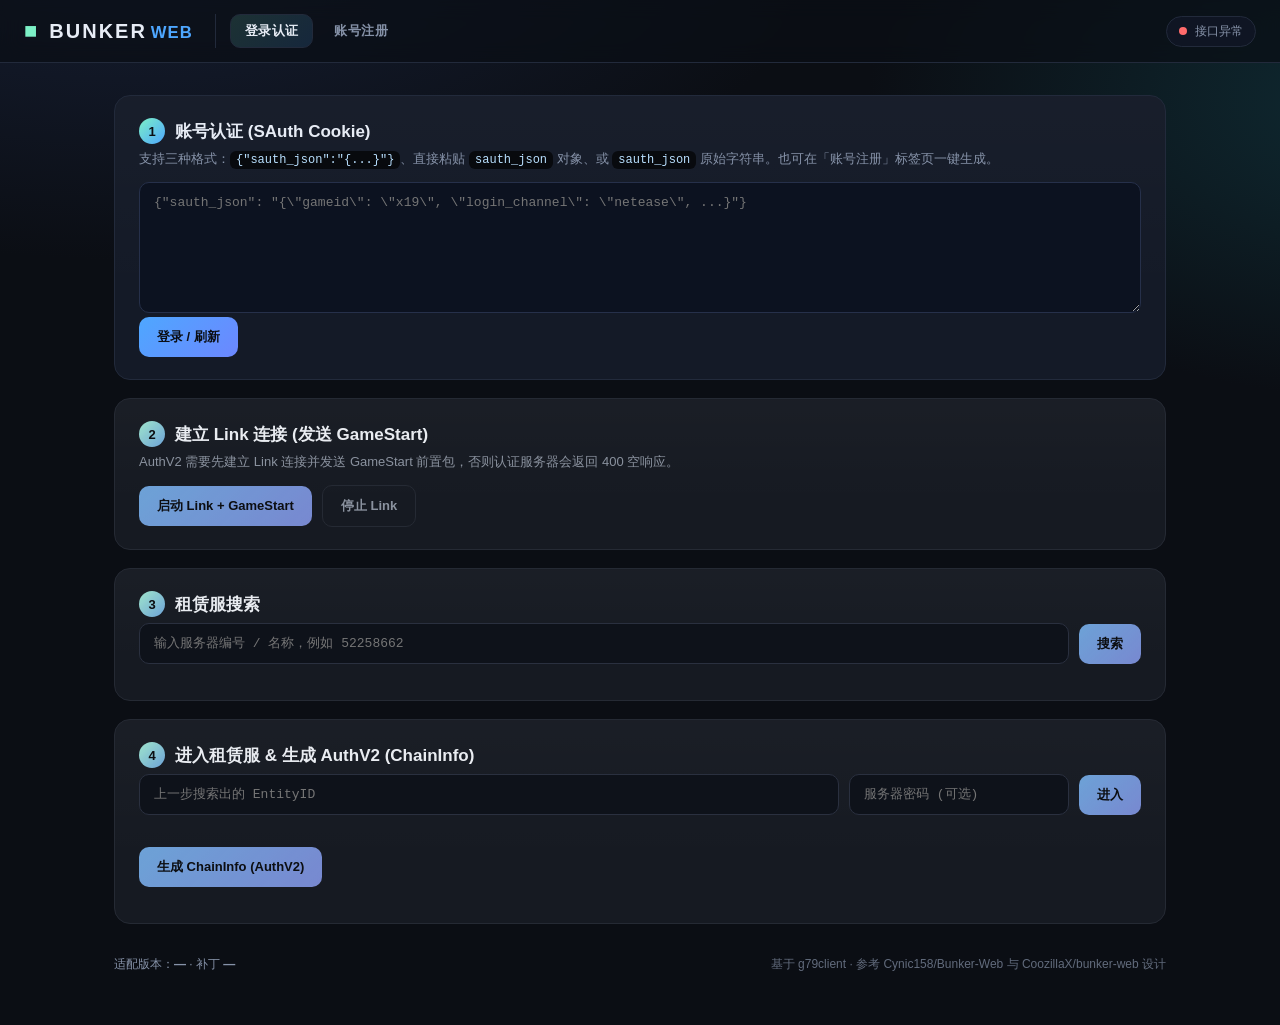
==== modules/webui/static/index.html @ d652133a "feat: 分析网易协议与仓库兼容性 Co-authored-by: traeagent <traeagent@users.noreply.github.com>" ====
<!DOCTYPE html>
<html lang="zh-CN">
<head>
<meta charset="UTF-8">
<meta name="viewport" content="width=device-width, initial-scale=1.0">
<title>Bunker Web — G79 控制台</title>
<link rel="stylesheet" href="style.css">
</head>
<body>
<header class="topbar">
  <div class="brand">
    <span class="logo">■</span>
    <span class="title">BUNKER<small>WEB</small></span>
    <nav class="tabs">
      <button class="tab active" data-tab="tab-auth">登录认证</button>
      <button class="tab" data-tab="tab-register">账号注册</button>
    </nav>
  </div>
  <div class="info">
    <div id="ver-chip" class="chip">
      <span class="dot"></span> 初始化中…
    </div>
  </div>
</header>

<main class="wrap">
  <!-- Register Panel -->
  <section id="tab-register" class="tab-panel card">
    <h2>✨ 快速注册 4399 账号（无需外部二进制）</h2>
    <p class="hint">直接内置 com4399 WebRegisterClient → 实名 → 登录，最后返回可直接使用的 <code>SAuth Cookie</code>（登录时可一键回填）。如果已经有账号，只需勾选「仅登录」填 user/pass 即可拿到 cookie。</p>
    <div class="grid-2">
      <div>
        <label>用户名</label>
        <div class="row" style="gap:6px">
          <input id="reg-user" type="text" placeholder="留空自动生成">
          <button id="btn-reg-preset" class="ghost">🎲 随机</button>
        </div>
      </div>
      <div>
        <label>密码</label>
        <div class="row" style="gap:6px">
          <input id="reg-pass" type="text" placeholder="留空自动生成">
          <button id="btn-reg-preset2" class="ghost">🎲 随机</button>
        </div>
      </div>
      <div>
        <label>姓名（实名）</label>
        <input id="reg-name" type="text" placeholder="如：张伟">
      </div>
      <div>
        <label>身份证号（实名）</label>
        <input id="reg-id" type="text" placeholder="18 位身份证号">
      </div>
    </div>
    <div class="row" style="margin-top:12px;align-items:center">
      <label class="switch">
        <input id="reg-loginonly" type="checkbox">
        <span>仅登录（已有账号，只用 user/pass 拿 SAuth Cookie）</span>
      </label>
    </div>
    <div class="row" style="margin-top:16px">
      <button id="btn-register" class="primary">🚀 注册 &amp; 获取 SAuth Cookie</button>
      <span id="reg-msg" class="msg"></span>
    </div>
    <div id="reg-result" class="result hidden" style="margin-top:16px"></div>
    <div id="reg-actions" class="row hidden" style="margin-top:10px">
      <button id="btn-reg-fill" class="primary">⬅ 一键填入左侧登录认证</button>
    </div>
  </section>

  <!-- Step 1: Auth -->
  <section id="tab-auth" class="tab-panel">
  <section id="card-auth" class="card">
    <h2><span class="step">1</span> 账号认证 (SAuth Cookie)</h2>
    <p class="hint">支持三种格式：<code>{"sauth_json":"{...}"}</code>、直接粘贴 <code>sauth_json</code> 对象、或 <code>sauth_json</code> 原始字符串。也可在「账号注册」标签页一键生成。</p>
    <textarea id="cookie" placeholder='{"sauth_json": "{\"gameid\": \"x19\", \"login_channel\": \"netease\", ...}"}' rows="7"></textarea>
    <div class="row">
      <button id="btn-auth" class="primary">登录 / 刷新</button>
      <span id="auth-msg" class="msg"></span>
    </div>
    <div id="auth-result" class="result hidden"></div>

    <div id="fbtoken-box" class="fbtoken-box hidden">
      <div class="fbtoken-header">
        <h3>🎫 FBToken（ToolDelta / NeoOmega 验证服务器用）</h3>
        <button id="btn-copy-fbtoken" class="ghost small">📋 复制 fbtoken</button>
      </div>
      <div class="row" style="flex-direction:column;gap:6px">
        <label>fbtoken</label>
        <input id="fbtoken" type="text" readonly class="mono big">
      </div>
      <div class="grid-2" style="margin-top:10px">
        <div>
          <label>验证服务器地址（ToolDelta 配置项）</label>
          <div class="row" style="gap:6px">
            <input id="auth-server-url" type="text" readonly class="mono">
            <button id="btn-copy-authurl" class="ghost small">📋 复制</button>
          </div>
        </div>
        <div>
          <label>使用说明</label>
          <div class="hint small" style="margin-top:4px">
            ToolDelta 配置 → 选择「Bunker-web 验证服务器 §a✔」→ 手动输入此处的地址；或启动时 <code>--auth-server &lt;auth_server_url&gt; -T &lt;fbtoken&gt;</code>。<br>
            ⚠ NeoOmega 客户端默认只允许 host = <code>localhost / 127.0.0.1 / liliya233.uk / user.fastbuilder.pro</code>，其他 host 需修改 neomega-core 白名单或通过本地反向代理转发。
          </div>
        </div>
      </div>
    </div>
  </section>

  <!-- Step 2: Link -->
  <section id="card-link" class="card disabled">
    <h2><span class="step">2</span> 建立 Link 连接 (发送 GameStart)</h2>
    <p class="hint">AuthV2 需要先建立 Link 连接并发送 GameStart 前置包，否则认证服务器会返回 400 空响应。</p>
    <div class="row">
      <button id="btn-link-start" class="primary">启动 Link + GameStart</button>
      <button id="btn-link-stop" class="ghost">停止 Link</button>
      <span id="link-msg" class="msg"></span>
    </div>
  </section>

  <!-- Step 3: Search -->
  <section id="card-search" class="card disabled">
    <h2><span class="step">3</span> 租赁服搜索</h2>
    <div class="row">
      <input id="search-q" type="text" placeholder="输入服务器编号 / 名称，例如 52258662">
      <button id="btn-search" class="primary">搜索</button>
    </div>
    <div id="search-result"></div>
  </section>

  <!-- Step 4: Enter + AuthV2 -->
  <section id="card-enter" class="card disabled">
    <h2><span class="step">4</span> 进入租赁服 &amp; 生成 AuthV2 (ChainInfo)</h2>
    <div class="row">
      <input id="enter-id" type="text" placeholder="上一步搜索出的 EntityID">
      <input id="enter-pwd" type="text" placeholder="服务器密码 (可选)">
      <button id="btn-enter" class="primary">进入</button>
    </div>
    <div id="enter-result"></div>
    <div class="row" style="margin-top:18px">
      <button id="btn-authv2" class="primary">生成 ChainInfo (AuthV2)</button>
      <span id="authv2-msg" class="msg"></span>
    </div>
    <div id="authv2-result"></div>
  </section>
  </section><!-- /tab-auth -->
</main>

<footer>
  <div>适配版本：<b id="ev">—</b> · 补丁 <b id="pv">—</b></div>
  <div class="sub">基于 g79client · 参考 Cynic158/Bunker-Web 与 CoozillaX/bunker-web 设计</div>
</footer>

<script src="app.js"></script>
</body>
</html>
---- modules/webui/static/style.css ----
:root{
  --bg:#0b0e14;
  --bg2:#101520;
  --panel:#141a27;
  --line:#222a3b;
  --text:#e7ecf5;
  --sub:#8692a8;
  --brand:#7cf0c6;
  --brand2:#4ea7ff;
  --danger:#ff6b6b;
  --warn:#ffd166;
  --ok:#4ade80;
}
*{box-sizing:border-box}
html,body{margin:0;padding:0;background:radial-gradient(1200px 600px at 10% -10%, #172036 0%, transparent 60%),
                                 radial-gradient(900px 500px at 110% 10%, #0f2b33 0%, transparent 60%), var(--bg);
           color:var(--text);font-family:-apple-system,BlinkMacSystemFont,"Segoe UI","PingFang SC","Microsoft YaHei",sans-serif;min-height:100vh}
a{color:var(--brand2)}
code{background:#000a;padding:2px 6px;border-radius:6px;color:#b9e0ff;font-size:12px}
.topbar{position:sticky;top:0;z-index:5;backdrop-filter: blur(10px);
  background:rgba(10,14,22,.72);border-bottom:1px solid var(--line);padding:14px 24px;display:flex;align-items:center;justify-content:space-between}
.brand{display:flex;align-items:center;gap:12px;flex-wrap:wrap}
.tabs{display:flex;gap:6px;margin-left:10px;border-left:1px solid var(--line);padding-left:14px}
.tab{background:transparent;color:var(--sub);border:1px solid transparent;border-radius:10px;padding:7px 14px;font-weight:600;font-size:13px;letter-spacing:.4px}
.tab:hover{color:var(--text)}
.tab.active{background:linear-gradient(135deg,rgba(124,240,198,.15),rgba(78,167,255,.15));color:var(--text);border-color:var(--line)}
.tab-panel{display:none}
.tab-panel.active{display:flex;flex-direction:column;gap:18px}
.tab-panel.active > .card{opacity:1;pointer-events:auto}
.grid-2{display:grid;grid-template-columns:repeat(2,minmax(0,1fr));gap:14px}
@media(max-width:720px){.grid-2{grid-template-columns:1fr}}
.grid-2 label{font-size:12px;color:var(--sub);display:block;margin:0 0 6px}
.switch{display:inline-flex;align-items:center;gap:10px;font-size:13px;color:var(--text);cursor:pointer;user-select:none}
.switch input{accent-color:var(--brand2);width:16px;height:16px}
.logo{color:var(--brand);font-size:22px}
.title{font-weight:800;letter-spacing:2px;font-size:20px}
.title small{color:var(--brand2);letter-spacing:1px;margin-left:4px;font-weight:700}
.chip{background:#0f1523;border:1px solid var(--line);padding:6px 12px;border-radius:999px;display:inline-flex;align-items:center;gap:8px;color:var(--sub);font-size:12px}
.dot{width:8px;height:8px;border-radius:50%;background:#555}
.dot.ok{background:var(--ok);box-shadow:0 0 8px var(--ok)}
.dot.warn{background:var(--warn)}
.dot.err{background:var(--danger)}

.wrap{max-width:1100px;margin:32px auto;padding:0 24px;display:flex;flex-direction:column;gap:18px}
.card{background:linear-gradient(180deg, rgba(255,255,255,.02), rgba(255,255,255,0) 70%), var(--panel);
  border:1px solid var(--line);border-radius:16px;padding:22px 24px;transition:.2s all}
.card.disabled{opacity:.55;pointer-events:none;filter:saturate(.6)}
.card h2{margin:0 0 6px;font-size:17px;display:flex;align-items:center;gap:10px}
.card .hint{margin:0 0 14px;color:var(--sub);font-size:13px}
.step{width:26px;height:26px;border-radius:50%;background:linear-gradient(135deg,var(--brand),var(--brand2));
  color:#0b0e14;font-weight:800;display:inline-flex;align-items:center;justify-content:center;font-size:13px}
.row{display:flex;align-items:center;gap:10px;flex-wrap:wrap}
textarea,input{
  background:#0c1220;border:1px solid var(--line);color:var(--text);padding:12px 14px;border-radius:10px;
  outline:none;font-size:13px;width:100%;resize:vertical;transition:.15s;border-color:#26304a;
  font-family:ui-monospace,"SF Mono","Cascadia Mono","Menlo",monospace}
textarea:focus,input:focus{border-color:var(--brand2);box-shadow:0 0 0 3px rgba(78,167,255,.16)}
#search-q{flex:1;min-width:260px}
#enter-id{flex:1;min-width:260px}
#enter-pwd{width:220px}
button{border:none;padding:11px 18px;border-radius:10px;font-weight:700;cursor:pointer;font-size:13px;
  transition:.15s all;white-space:nowrap}
button.primary{background:linear-gradient(135deg,var(--brand2),#6c87ff);color:#0b0e14}
button.primary:hover{transform:translateY(-1px);filter:brightness(1.08)}
button.primary:disabled{opacity:.5;cursor:not-allowed;transform:none;filter:none}
button.ghost{background:transparent;color:var(--sub);border:1px solid var(--line)}
button.ghost:hover{color:var(--text);border-color:var(--brand2)}
.msg{color:var(--sub);font-size:13px}
.msg.ok{color:var(--ok)}
.msg.err{color:var(--danger)}
.result{margin-top:14px;padding:14px 16px;background:#0c1220;border:1px solid var(--line);border-radius:12px;white-space:pre-wrap;word-break:break-all;font-size:12px;font-family:ui-monospace,menlo,consolas,monospace}
.result.hidden{display:none}
#search-result,#enter-result,#authv2-result{margin-top:14px;display:flex;flex-direction:column;gap:10px}
.srv-row{background:#0c1220;border:1px solid var(--line);border-radius:12px;padding:12px 14px;display:flex;align-items:center;justify-content:space-between;gap:10px;flex-wrap:wrap}
.srv-meta{display:flex;flex-direction:column;gap:2px;min-width:0}
.srv-name{font-weight:700}
.srv-sub{color:var(--sub);font-size:12px;font-family:ui-monospace,monospace;overflow:hidden;text-overflow:ellipsis;white-space:nowrap;max-width:600px}
.srv-actions{display:flex;gap:8px}
.kv{display:grid;grid-template-columns:160px 1fr;gap:4px 16px;font-size:13px;padding:10px 14px;background:#0c1220;border:1px solid var(--line);border-radius:12px}
.kv .k{color:var(--sub)}
.kv .v{font-family:ui-monospace,monospace;word-break:break-all}

footer{max-width:1100px;margin:24px auto;padding:0 24px 28px;color:var(--sub);font-size:12px;display:flex;justify-content:space-between;gap:16px;flex-wrap:wrap}
footer .sub{opacity:.7}

/* toast */
.toast{position:fixed;top:80px;right:24px;z-index:100;display:flex;flex-direction:column;gap:8px;max-width:360px}
.toast .it{padding:10px 14px;border-radius:10px;background:#111726;border:1px solid var(--line);color:var(--text);
  box-shadow:0 8px 30px rgba(0,0,0,.4);font-size:13px;animation:pop .18s ease}
.toast .it.ok{border-color:#1f5a37;color:#b9f2ce}
.toast .it.err{border-color:#5a1f1f;color:#ffc2c2}
@keyframes pop{from{opacity:0;transform:translateY(-4px)}to{opacity:1;transform:none}}

/* ===== FBToken Box ===== */
.fbtoken-box{
  margin-top:18px;padding:14px 16px;
  border:1px solid #2a3552;border-radius:12px;
  background:linear-gradient(180deg, rgba(78,167,255,.08) 0%, rgba(124,240,198,.05) 60%, transparent 100%);
}
.fbtoken-box.hidden{display:none}
.fbtoken-header{
  display:flex;justify-content:space-between;align-items:center;margin-bottom:10px;gap:10px;flex-wrap:wrap;
}
.fbtoken-header h3{margin:0;font-size:14.5px;color:#a7ccff}
.mono{font-family:ui-monospace,SFMono-Regular,Menlo,Consolas,monospace}
input.mono.big{
  padding:10px 12px;font-size:13px;letter-spacing:0.3px;
  background:#0a0f1c;border:1px solid #2a3552;border-radius:8px;width:100%;
  color:#b9e0ff;user-select:all;
}
button.small{font-size:12px;padding:7px 12px}
.hint.small{font-size:12px;line-height:1.75}
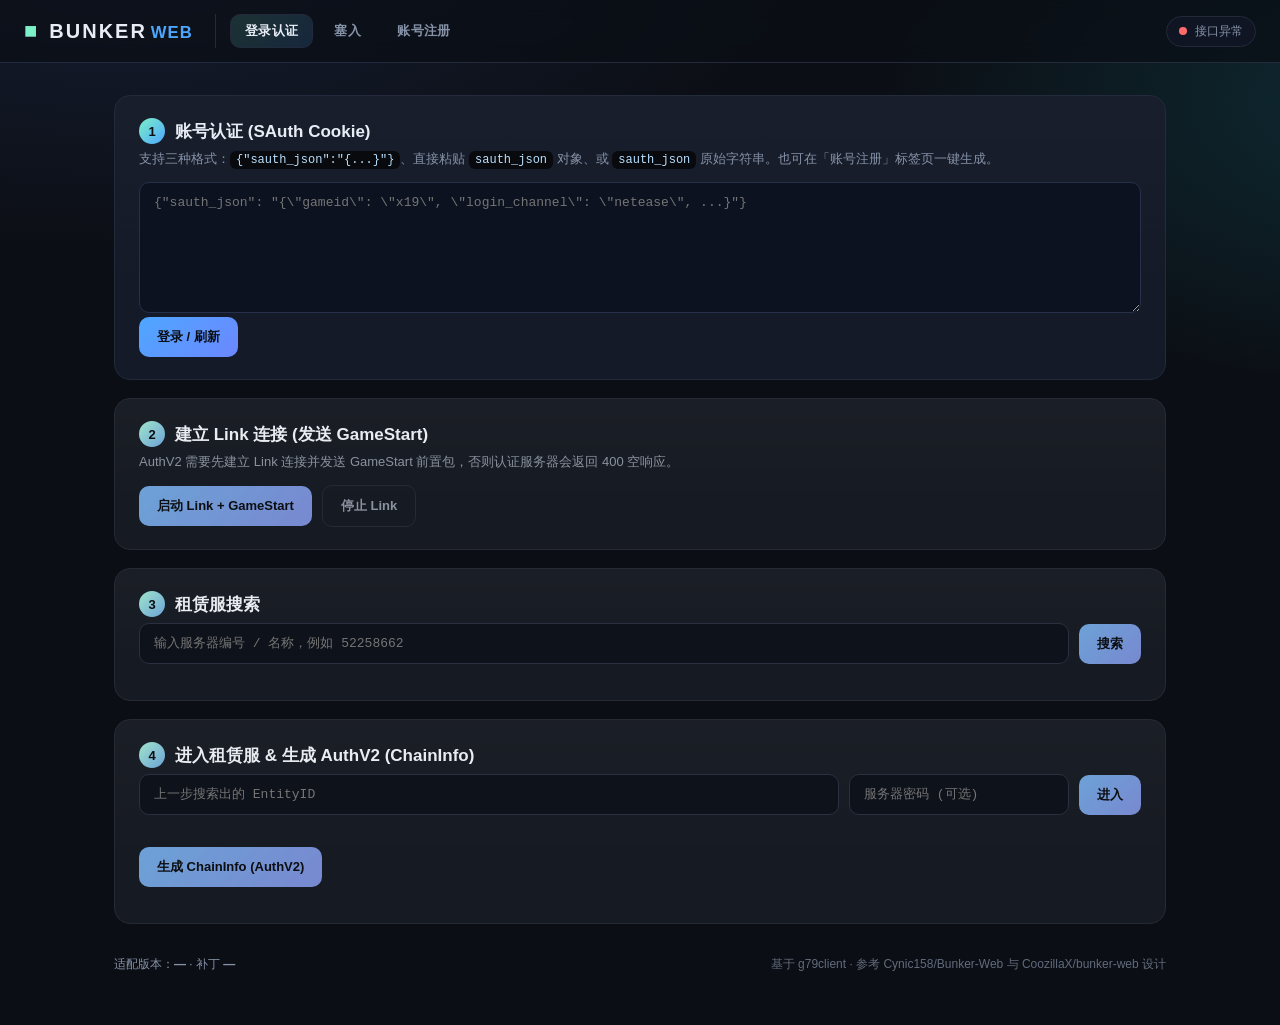
==== commit ef3b3b13: "feat: 分析网易协议与仓库兼容性 Co-authored-by: traeagent <traeagent@users.noreply.github.com>" ====
--- a/modules/webui/static/index.html
+++ b/modules/webui/static/index.html
@@ -13,6 +13,7 @@
     <span class="title">BUNKER<small>WEB</small></span>
     <nav class="tabs">
       <button class="tab active" data-tab="tab-auth">登录认证</button>
+      <button class="tab" data-tab="tab-batch">塞入</button>
       <button class="tab" data-tab="tab-register">账号注册</button>
     </nav>
   </div>
@@ -145,6 +146,46 @@
     <div id="authv2-result"></div>
   </section>
   </section><!-- /tab-auth -->
+
+  <!-- Batch Panel: 批量塞入 -->
+  <section id="tab-batch" class="tab-panel">
+    <section class="card">
+      <h2><span class="step">1</span> 批量塞入辅助账号</h2>
+      <p class="hint">输入多个 <code>SAuth Cookie</code>，每个下方填写昵称（留空则不改昵称）。全部填完后在底部统一输入服务器号并点击「批量进入」，系统会自动为每个账号执行 认证 → 设昵称 → Link+GameStart → 进入租赁服。</p>
+      <div id="batch-list" class="batch-list">
+        <!-- 动态生成 -->
+      </div>
+      <div class="row" style="margin-top:12px">
+        <button id="btn-batch-add" class="ghost">➕ 添加一行</button>
+        <button id="btn-batch-clear" class="ghost">🗑️ 清空全部</button>
+      </div>
+      <div class="grid-2" style="margin-top:18px">
+        <div>
+          <label>服务器号（统一）</label>
+          <input id="batch-server-id" type="text" placeholder="例如 52258662">
+        </div>
+        <div>
+          <label>服务器密码（可选，统一）</label>
+          <input id="batch-server-pwd" type="text" placeholder="无密码留空">
+        </div>
+      </div>
+      <div class="row" style="margin-top:16px">
+        <button id="btn-batch-enter" class="primary">🚀 批量进入</button>
+        <span id="batch-enter-msg" class="msg"></span>
+      </div>
+      <div id="batch-enter-result"></div>
+    </section>
+
+    <section class="card">
+      <h2><span class="step">2</span> 批量生成 AuthV2 (ChainInfo)</h2>
+      <p class="hint">对上方已成功进入的账号，统一生成 <code>ChainInfo</code>。需要先完成上一步的批量进入。</p>
+      <div class="row" style="margin-top:16px">
+        <button id="btn-batch-authv2" class="primary">🔑 批量 AuthV2</button>
+        <span id="batch-authv2-msg" class="msg"></span>
+      </div>
+      <div id="batch-authv2-result"></div>
+    </section>
+  </section><!-- /tab-batch -->
 </main>
 
 <footer>
--- a/modules/webui/static/style.css
+++ b/modules/webui/static/style.css
@@ -110,3 +110,24 @@
 }
 button.small{font-size:12px;padding:7px 12px}
 .hint.small{font-size:12px;line-height:1.75}
+
+/* ===== Batch Panel ===== */
+.batch-list{display:flex;flex-direction:column;gap:14px}
+.batch-row{background:#0c1220;border:1px solid var(--line);border-radius:12px;padding:14px;display:flex;flex-direction:column;gap:8px}
+.batch-row-header{display:flex;justify-content:space-between;align-items:center;gap:8px}
+.batch-row-header .batch-idx{font-size:12px;color:var(--sub);font-weight:700;min-width:28px}
+.batch-row-header .batch-del{background:transparent;border:none;color:var(--danger);cursor:pointer;font-size:16px;padding:4px 8px;border-radius:6px}
+.batch-row-header .batch-del:hover{background:rgba(255,107,107,.12)}
+.batch-row .batch-cookie{min-height:60px}
+.batch-row .batch-nick{max-width:300px}
+.batch-status{font-size:12px;font-family:ui-monospace,monospace}
+.batch-status.ok{color:var(--ok)}
+.batch-status.err{color:var(--danger)}
+#batch-enter-result,#batch-authv2-result{margin-top:14px;display:flex;flex-direction:column;gap:8px}
+.batch-res-row{background:#0c1220;border:1px solid var(--line);border-radius:10px;padding:10px 14px;display:flex;justify-content:space-between;align-items:center;gap:10px;flex-wrap:wrap}
+.batch-res-row.ok{border-left:3px solid var(--ok)}
+.batch-res-row.err{border-left:3px solid var(--danger)}
+.batch-res-meta{display:flex;flex-direction:column;gap:2px;min-width:0;flex:1}
+.batch-res-name{font-weight:700;font-size:13px}
+.batch-res-detail{color:var(--sub);font-size:12px;font-family:ui-monospace,monospace;word-break:break-all}
+.batch-res-actions{display:flex;gap:6px;flex-shrink:0}
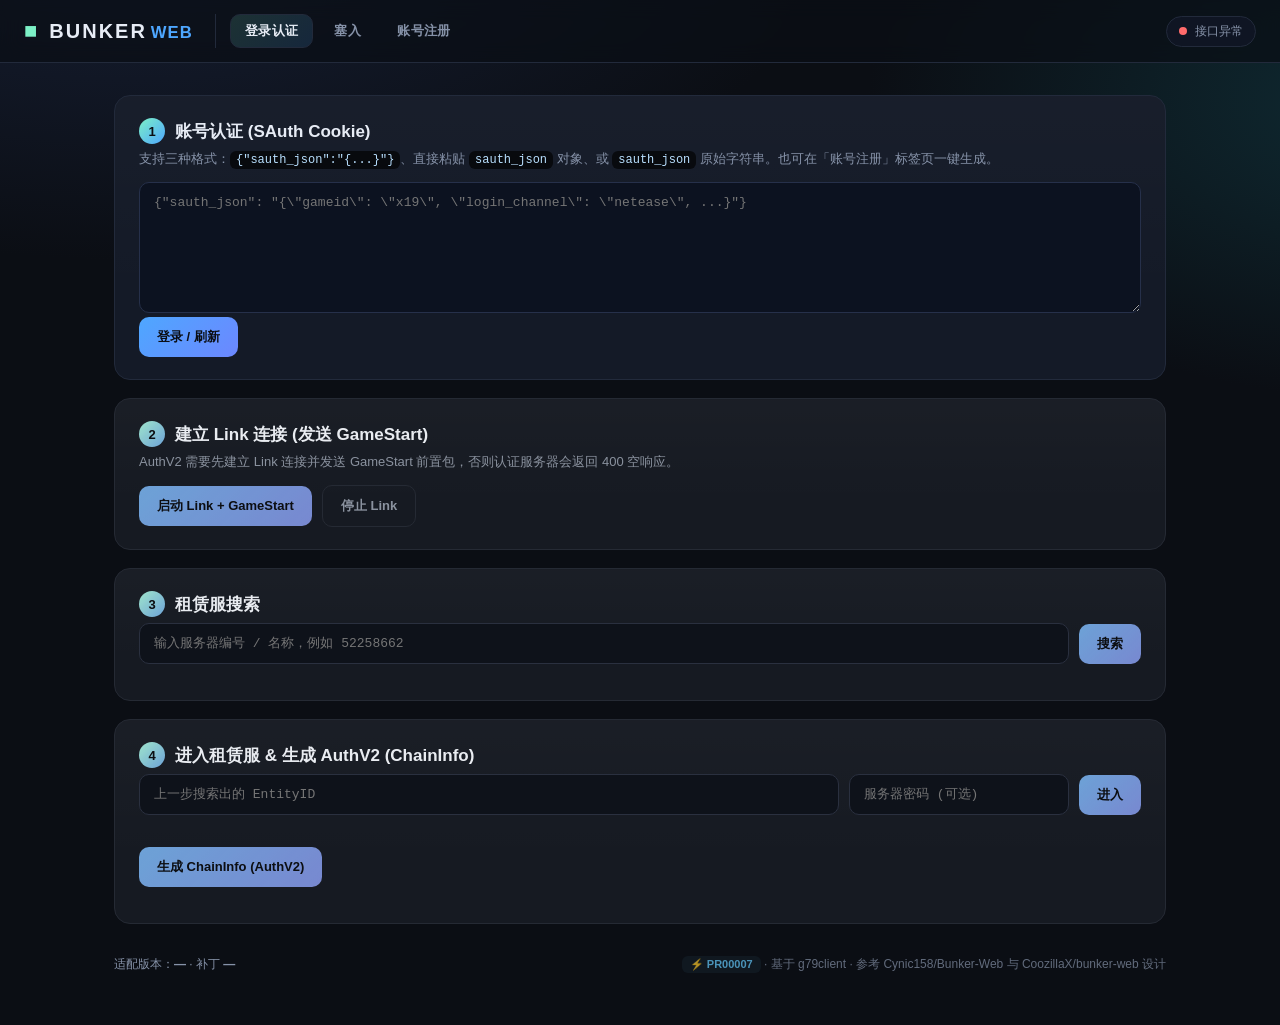
==== commit 4f663a7c: "feat: 分析网易协议与仓库兼容性 Co-authored-by: traeagent <traeagent@users.noreply.github.com>" ====
--- a/modules/webui/static/index.html
+++ b/modules/webui/static/index.html
@@ -190,7 +190,7 @@
 
 <footer>
   <div>适配版本：<b id="ev">—</b> · 补丁 <b id="pv">—</b></div>
-  <div class="sub">基于 g79client · 参考 Cynic158/Bunker-Web 与 CoozillaX/bunker-web 设计</div>
+  <div class="sub"><span id="build-ver">⚡ PR00007</span> · 基于 g79client · 参考 Cynic158/Bunker-Web 与 CoozillaX/bunker-web 设计</div>
 </footer>
 
 <script src="app.js"></script>
--- a/modules/webui/static/style.css
+++ b/modules/webui/static/style.css
@@ -131,3 +131,4 @@
 .batch-res-name{font-weight:700;font-size:13px}
 .batch-res-detail{color:var(--sub);font-size:12px;font-family:ui-monospace,monospace;word-break:break-all}
 .batch-res-actions{display:flex;gap:6px;flex-shrink:0}
+#build-ver{display:inline-flex;align-items:center;gap:3px;font-weight:700;color:var(--accent,#6cf);background:rgba(108,204,255,.08);padding:2px 8px;border-radius:6px;font-size:11px}
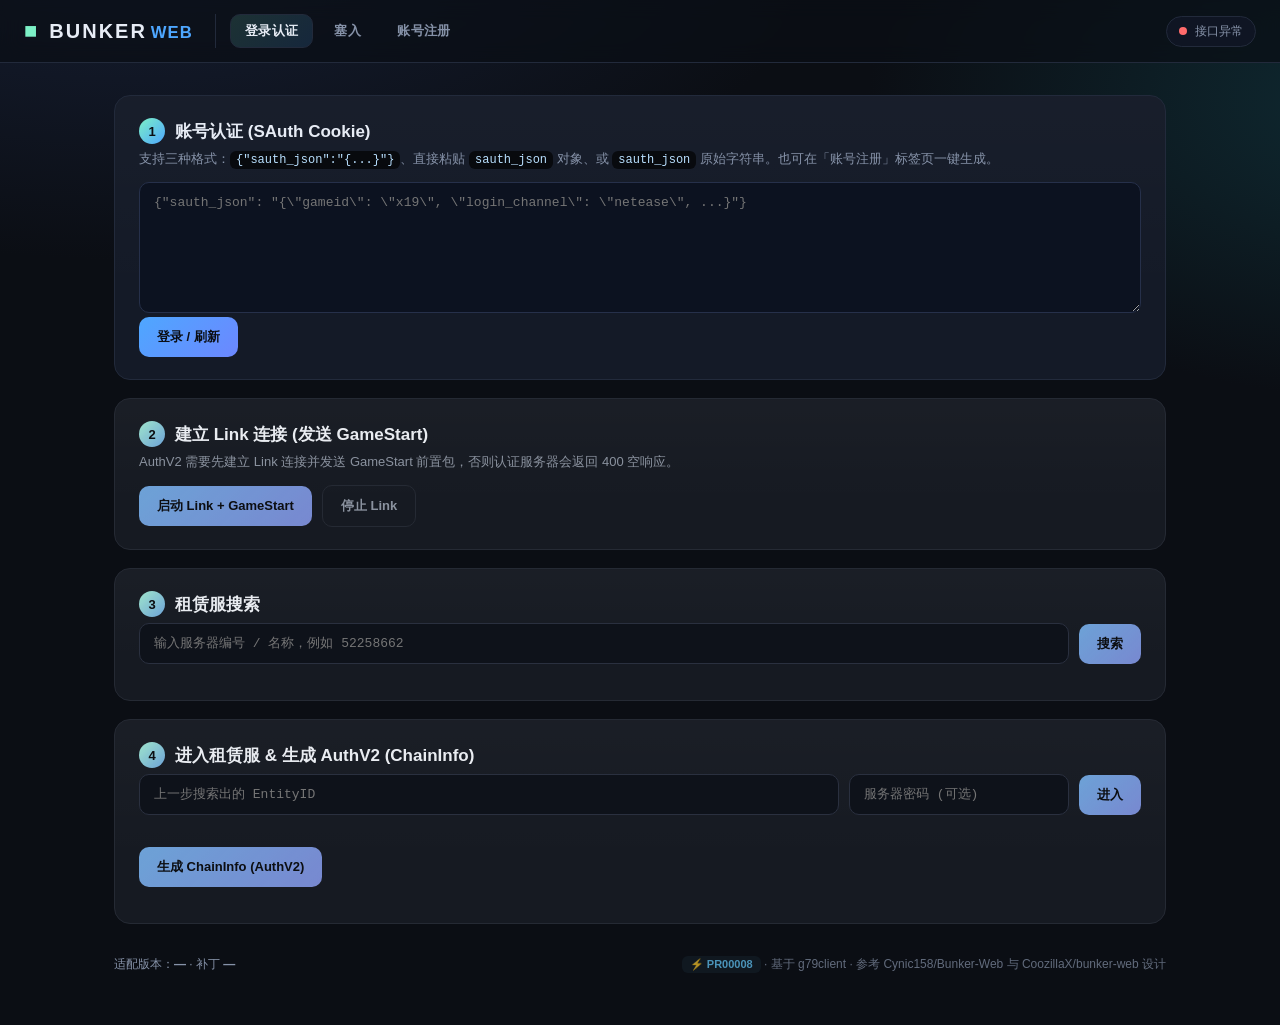
==== commit 705617ef: "feat: 分析网易协议与仓库兼容性 Co-authored-by: traeagent <traeagent@users.noreply.github.com>" ====
--- a/modules/webui/static/index.html
+++ b/modules/webui/static/index.html
@@ -190,7 +190,7 @@
 
 <footer>
   <div>适配版本：<b id="ev">—</b> · 补丁 <b id="pv">—</b></div>
-  <div class="sub"><span id="build-ver">⚡ PR00007</span> · 基于 g79client · 参考 Cynic158/Bunker-Web 与 CoozillaX/bunker-web 设计</div>
+  <div class="sub"><span id="build-ver">⚡ PR00008</span> · 基于 g79client · 参考 Cynic158/Bunker-Web 与 CoozillaX/bunker-web 设计</div>
 </footer>
 
 <script src="app.js"></script>
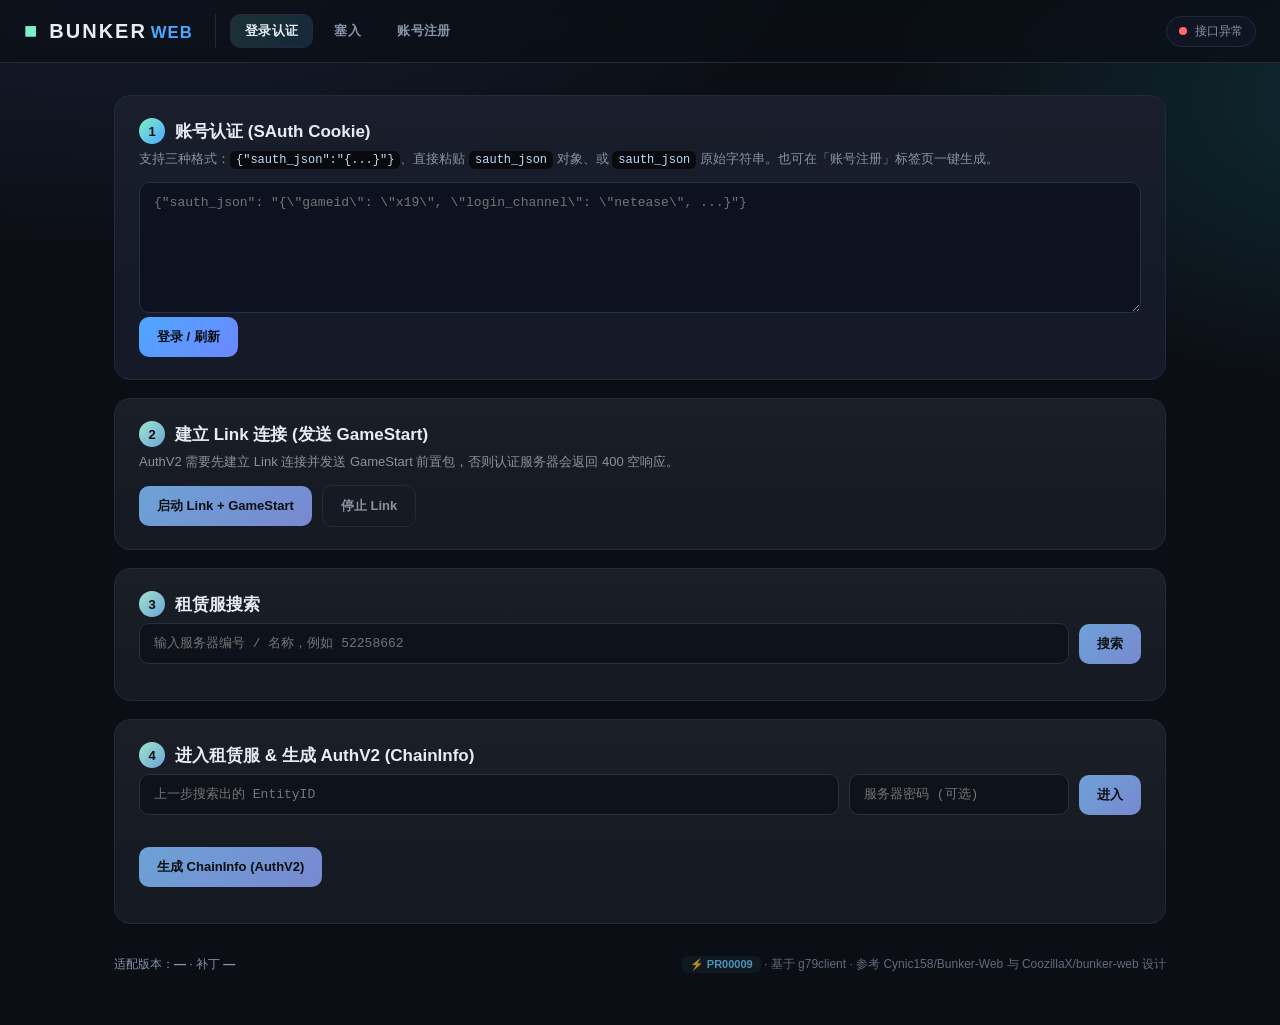
==== commit 6bf1dd5c: "feat: 分析网易协议与仓库兼容性 Co-authored-by: traeagent <traeagent@users.noreply.github.com>" ====
--- a/modules/webui/static/index.html
+++ b/modules/webui/static/index.html
@@ -190,7 +190,7 @@
 
 <footer>
   <div>适配版本：<b id="ev">—</b> · 补丁 <b id="pv">—</b></div>
-  <div class="sub"><span id="build-ver">⚡ PR00008</span> · 基于 g79client · 参考 Cynic158/Bunker-Web 与 CoozillaX/bunker-web 设计</div>
+  <div class="sub"><span id="build-ver">⚡ PR00009</span> · 基于 g79client · 参考 Cynic158/Bunker-Web 与 CoozillaX/bunker-web 设计</div>
 </footer>
 
 <script src="app.js"></script>
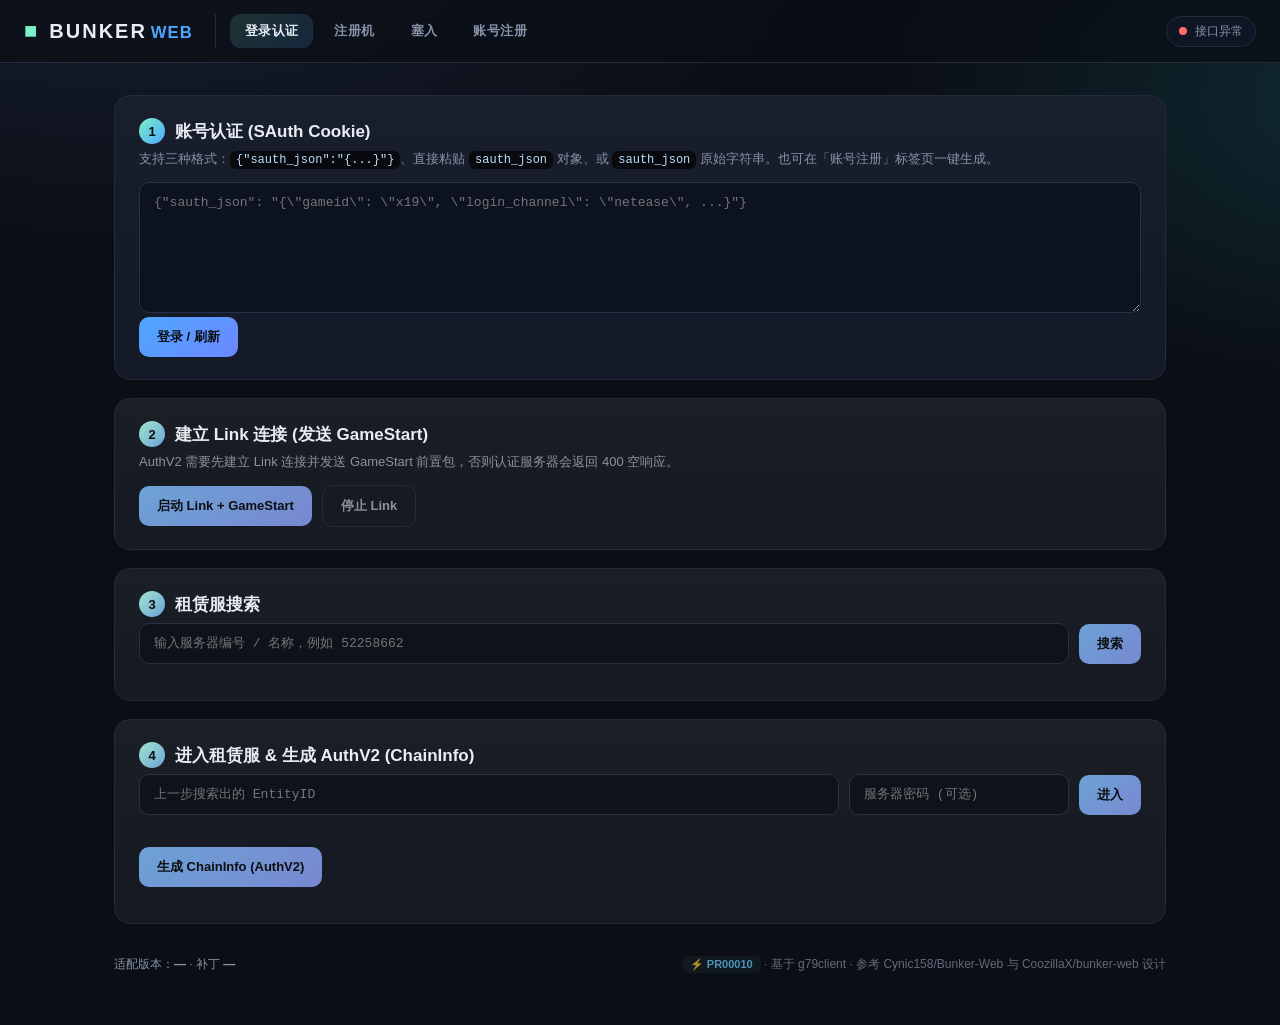
==== commit d19e871b: "feat: 分析网易协议与仓库兼容性 Co-authored-by: traeagent <traeagent@users.noreply.github.com>" ====
--- a/modules/webui/static/index.html
+++ b/modules/webui/static/index.html
@@ -13,6 +13,7 @@
     <span class="title">BUNKER<small>WEB</small></span>
     <nav class="tabs">
       <button class="tab active" data-tab="tab-auth">登录认证</button>
+      <button class="tab" data-tab="tab-regbot">注册机</button>
       <button class="tab" data-tab="tab-batch">塞入</button>
       <button class="tab" data-tab="tab-register">账号注册</button>
     </nav>
@@ -147,6 +148,103 @@
   </section>
   </section><!-- /tab-auth -->
 
+  <!-- Regbot Panel: 批量注册机 -->
+  <section id="tab-regbot" class="tab-panel">
+    <section class="card">
+      <h2><span class="step">⚙</span> 参数配置</h2>
+      <p class="hint">基于 4 个仓库（JS4399MC / MCQTSS_4399register / boluoreg 4399Register / STBD1574 4399Register）的注册流程提炼，支持轻量 ptlogin.register.do 直连注册 + 代理轮换 + SFZ 池。</p>
+      <div class="grid-2">
+        <div>
+          <label>注册数量 <span class="regbot-stat" id="rb-sfz-cnt"></span></label>
+          <input id="rb-count" type="number" min="1" max="500" value="10" placeholder="1-500">
+        </div>
+        <div>
+          <label>并发数 <span class="regbot-stat" id="rb-proxy-cnt"></span></label>
+          <input id="rb-concurrency" type="number" min="1" max="32" value="3" placeholder="1-32">
+        </div>
+        <div>
+          <label>用户名前缀</label>
+          <input id="rb-uprefix" type="text" value="g79" placeholder="例如：g79">
+        </div>
+        <div>
+          <label>昵称前缀</label>
+          <input id="rb-nprefix" type="text" value="Fun" placeholder="例如：Fun">
+        </div>
+        <div>
+          <label>统一密码（留空自动生成）</label>
+          <input id="rb-password" type="text" placeholder="留空每号随机10位">
+        </div>
+        <div>
+          <label>注册间隔（秒）</label>
+          <input id="rb-delay" type="number" min="0" max="60" value="2" placeholder="0-60">
+        </div>
+      </div>
+      <div class="row" style="margin-top:14px;gap:18px;flex-wrap:wrap">
+        <label class="switch">
+          <input id="rb-use-direct" type="checkbox" checked>
+          <span>轻量模式 (ptlogin.register.do 直连，降低风控)</span>
+        </label>
+        <label class="switch">
+          <input id="rb-gen-sauth" type="checkbox" checked>
+          <span>生成 SAuth Cookie (注册后自动登录拿)</span>
+        </label>
+        <label class="switch">
+          <input id="rb-use-proxy" type="checkbox">
+          <span>每任务轮换代理（需先上传代理池）</span>
+        </label>
+      </div>
+    </section>
+
+    <section class="card">
+      <h2><span class="step">📦</span> SFZ / 代理池上传</h2>
+      <div class="grid-2">
+        <div>
+          <label>SFZ 身份证库（支持 姓名----身份证号 / 姓名:身份证号 / CSV）</label>
+          <div class="row" style="gap:6px;margin-top:4px">
+            <input id="rb-sfz-file" type="file" accept=".txt,.csv">
+            <button id="rb-upload-sfz" class="ghost small">上传 SFZ</button>
+          </div>
+          <div class="hint small" id="rb-sfz-msg" style="margin-top:6px"></div>
+        </div>
+        <div>
+          <label>HTTP 代理池（每行一个，支持 user:pass@host:port）</label>
+          <div class="row" style="gap:6px;margin-top:4px">
+            <input id="rb-proxy-file" type="file" accept=".txt,.list">
+            <button id="rb-upload-proxy" class="ghost small">上传代理</button>
+          </div>
+          <div class="hint small" id="rb-proxy-msg" style="margin-top:6px"></div>
+        </div>
+      </div>
+      <div class="row" style="margin-top:18px">
+        <button id="rb-start" class="primary">🚀 开始批量注册</button>
+        <button id="rb-stop" class="ghost" disabled>⏹ 停止</button>
+        <span id="rb-msg" class="msg"></span>
+      </div>
+      <div id="rb-progress" class="regbot-progress hidden" style="margin-top:16px">
+        <div class="regbot-progress-bar"><div class="regbot-progress-fill" id="rb-progress-fill"></div></div>
+        <div class="regbot-progress-text" id="rb-progress-text">0 / 0</div>
+      </div>
+    </section>
+
+    <section class="card">
+      <h2><span class="step">📊</span> 结果与导出</h2>
+      <div class="row" id="rb-summary" style="gap:10px;margin-bottom:12px">
+        <!-- 动态生成统计 chip -->
+      </div>
+      <div class="row" style="gap:6px;margin-bottom:14px;flex-wrap:wrap">
+        <button id="rb-export-csv" class="ghost small" disabled>📄 导出 CSV</button>
+        <button id="rb-export-txt" class="ghost small" disabled>📝 导出 账号----密码</button>
+        <button id="rb-export-sauth" class="ghost small" disabled>🎫 导出 SAuth</button>
+        <button id="rb-export-json" class="ghost small" disabled>📋 导出 JSON</button>
+        <label class="switch" style="margin-left:8px">
+          <input id="rb-success-only" type="checkbox" checked>
+          <span>仅成功项</span>
+        </label>
+      </div>
+      <div id="rb-results" class="regbot-results"></div>
+    </section>
+  </section><!-- /tab-regbot -->
+
   <!-- Batch Panel: 批量塞入 -->
   <section id="tab-batch" class="tab-panel">
     <section class="card">
@@ -190,7 +288,7 @@
 
 <footer>
   <div>适配版本：<b id="ev">—</b> · 补丁 <b id="pv">—</b></div>
-  <div class="sub"><span id="build-ver">⚡ PR00009</span> · 基于 g79client · 参考 Cynic158/Bunker-Web 与 CoozillaX/bunker-web 设计</div>
+  <div class="sub"><span id="build-ver">⚡ PR00010</span> · 基于 g79client · 参考 Cynic158/Bunker-Web 与 CoozillaX/bunker-web 设计</div>
 </footer>
 
 <script src="app.js"></script>
--- a/modules/webui/static/style.css
+++ b/modules/webui/static/style.css
@@ -132,3 +132,45 @@
 .batch-res-detail{color:var(--sub);font-size:12px;font-family:ui-monospace,monospace;word-break:break-all}
 .batch-res-actions{display:flex;gap:6px;flex-shrink:0}
 #build-ver{display:inline-flex;align-items:center;gap:3px;font-weight:700;color:var(--accent,#6cf);background:rgba(108,204,255,.08);padding:2px 8px;border-radius:6px;font-size:11px}
+
+/* ===== Regbot Panel ===== */
+.regbot-stat{color:var(--brand2);font-size:11px;margin-left:6px;font-weight:700}
+.hint.small.ok{color:var(--ok)}
+.hint.small.err{color:var(--danger)}
+
+.regbot-progress{display:flex;flex-direction:column;gap:6px}
+.regbot-progress-bar{
+  height:8px;width:100%;background:#0c1220;border:1px solid var(--line);
+  border-radius:999px;overflow:hidden;
+}
+.regbot-progress-fill{
+  height:100%;width:0%;
+  background:linear-gradient(90deg,var(--brand2),var(--brand));
+  transition:width .4s ease;
+}
+.regbot-progress-text{font-size:12px;color:var(--sub);font-family:ui-monospace,monospace}
+.regbot-progress.hidden{display:none}
+
+.chip.ok{border-color:rgba(74,222,128,.3);background:rgba(74,222,128,.08);color:#b9f2ce}
+.chip.warn{border-color:rgba(255,209,102,.3);background:rgba(255,209,102,.08);color:#ffe8a6}
+.chip.err{border-color:rgba(255,107,107,.3);background:rgba(255,107,107,.08);color:#ffc2c2}
+
+.regbot-results{display:flex;flex-direction:column;gap:8px;max-height:520px;overflow-y:auto;padding-right:4px}
+.regbot-result-row{
+  background:#0c1220;border:1px solid var(--line);border-left:3px solid var(--line);
+  border-radius:10px;padding:10px 14px;display:flex;justify-content:space-between;align-items:center;gap:10px;flex-wrap:wrap;
+}
+.regbot-result-row.ok{border-left-color:var(--ok)}
+.regbot-result-row.err{border-left-color:var(--danger)}
+.regbot-result-row.warn{border-left-color:var(--warn)}
+.regbot-result-meta{display:flex;flex-direction:column;gap:4px;min-width:0;flex:1}
+.regbot-result-head{display:flex;align-items:center;gap:10px;flex-wrap:wrap}
+.regbot-result-idx{font-size:11px;color:var(--sub);font-weight:700;min-width:32px}
+.regbot-result-user{font-weight:700;color:#a7ccff;font-size:13px;min-width:100px}
+.regbot-result-status{font-size:12px;font-weight:600}
+.status-success{color:var(--ok)}
+.status-username_exist,.status-captcha_fail,.status-sfz_limit,.status-sfz_freq,.status-risk_control{color:var(--warn)}
+.status-error{color:var(--danger)}
+.regbot-result-detail{display:flex;gap:12px;flex-wrap:wrap;color:var(--sub);font-size:12px}
+.regbot-result-detail > span{display:inline-flex;gap:4px;align-items:center}
+.regbot-result-actions{display:flex;gap:6px;flex-shrink:0}
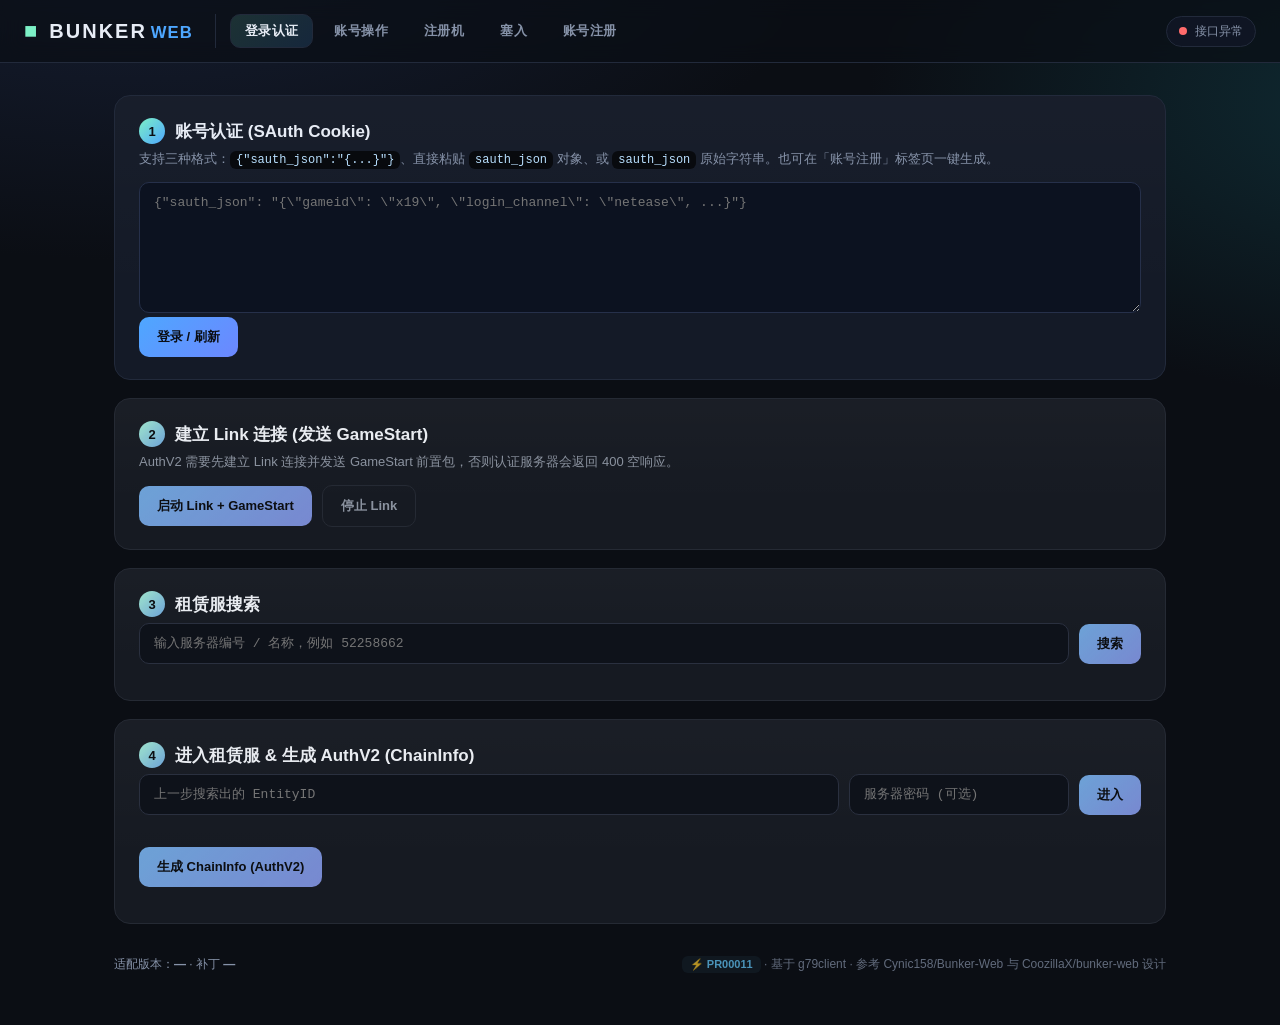
==== commit 4c09aa66: "feat: 分析网易协议与仓库兼容性 Co-authored-by: traeagent <traeagent@users.noreply.github.com>" ====
--- a/modules/webui/static/index.html
+++ b/modules/webui/static/index.html
@@ -13,6 +13,7 @@
     <span class="title">BUNKER<small>WEB</small></span>
     <nav class="tabs">
       <button class="tab active" data-tab="tab-auth">登录认证</button>
+      <button class="tab" data-tab="tab-account">账号操作</button>
       <button class="tab" data-tab="tab-regbot">注册机</button>
       <button class="tab" data-tab="tab-batch">塞入</button>
       <button class="tab" data-tab="tab-register">账号注册</button>
@@ -259,8 +260,12 @@
       </div>
       <div class="grid-2" style="margin-top:18px">
         <div>
-          <label>服务器号（统一）</label>
-          <input id="batch-server-id" type="text" placeholder="例如 52258662">
+          <label>服务器号（统一，支持纯数字号或服务器名，自动转服ID）</label>
+          <div class="row" style="gap:6px;margin-top:4px">
+            <input id="batch-server-id" type="text" placeholder="例如 52258662 → 自动 lookup">
+            <button id="btn-batch-lookup" class="ghost small">🔍 转服ID</button>
+          </div>
+          <div id="batch-lookup-result" class="hint small" style="margin-top:4px"></div>
         </div>
         <div>
           <label>服务器密码（可选，统一）</label>
@@ -284,11 +289,98 @@
       <div id="batch-authv2-result"></div>
     </section>
   </section><!-- /tab-batch -->
+
+  <!-- Account Panel: 账号操作（改昵称/简介/头像/皮肤/资料/动态/活力） -->
+  <section id="tab-account" class="tab-panel">
+    <section class="card">
+      <h2><span class="step">👤</span> 选择要操作的账号</h2>
+      <p class="hint">先到「登录认证」tab 登录账号，或到「塞入」tab 完成批量进入，下方会自动出现 token 选择器。所有操作都基于当前选中 token 对应的已登录会话。</p>
+      <div class="grid-2">
+        <div>
+          <label>会话 Token（从登录认证 / 塞入里自动带出）</label>
+          <select id="acc-token">
+            <option value="">— 尚未登录 —</option>
+          </select>
+        </div>
+        <div>
+          <label>&nbsp;</label>
+          <div class="row" style="gap:6px">
+            <button id="btn-acc-refresh" class="ghost">🔄 刷新账号资料</button>
+            <button id="btn-acc-checkin" class="ghost">⚡ 活力签到</button>
+          </div>
+        </div>
+      </div>
+      <div id="acc-profile" class="acc-profile hidden" style="margin-top:16px"></div>
+    </section>
+
+    <section class="card">
+      <h2><span class="step">✏️</span> 改昵称 / 改简介 / 改头像 / 改性别</h2>
+      <div class="grid-2">
+        <div>
+          <label>新昵称（留空不改）</label>
+          <input id="acc-name" type="text" placeholder="例如 FunAuth-01">
+        </div>
+        <div>
+          <label>新头像 ID / HeadImage（留空不改）</label>
+          <input id="acc-head" type="text" placeholder="素材 item_id，例如 default_head_001">
+        </div>
+        <div>
+          <label>性别（male/female，留空不改）</label>
+          <input id="acc-gender" type="text" placeholder="male / female">
+        </div>
+        <div>
+          <label>头像框 FrameID（留空不改）</label>
+          <input id="acc-frame" type="text" placeholder="留空不改">
+        </div>
+      </div>
+      <div style="margin-top:10px">
+        <label>简介 / 个性签名（留空不改）</label>
+        <textarea id="acc-sign" rows="3" placeholder="例如：今天也要加油鸭！"></textarea>
+      </div>
+      <div class="row" style="margin-top:14px">
+        <button id="btn-acc-update" class="primary">💾 保存修改</button>
+        <span id="acc-update-msg" class="msg"></span>
+      </div>
+    </section>
+
+    <section class="card">
+      <h2><span class="step">👕</span> 更换皮肤</h2>
+      <p class="hint">输入皮肤的 <code>item_id</code>（可在游戏内商城列表、或 store_search_mcgame_items 接口中获取）。若未持有该皮肤，内部会先走 Purchase，再 Apply 到 skin_data。</p>
+      <div class="grid-2">
+        <div>
+          <label>皮肤 ItemID</label>
+          <input id="acc-skin-id" type="text" placeholder="例如 skin_steve_001">
+        </div>
+      </div>
+      <div class="row" style="margin-top:12px">
+        <button id="btn-acc-skin" class="primary">🎨 更换皮肤</button>
+        <span id="acc-skin-msg" class="msg"></span>
+      </div>
+    </section>
+
+    <section class="card">
+      <h2><span class="step">💬</span> 发送个人动态</h2>
+      <div>
+        <label>动态正文</label>
+        <textarea id="acc-moment-content" rows="4" placeholder="今天 FunAuth PR00011 成功塞入 100 个号，爽！"></textarea>
+      </div>
+      <div class="row" style="margin-top:12px">
+        <label class="switch">
+          <input id="acc-moment-comment" type="checkbox" checked>
+          <span>允许评论</span>
+        </label>
+      </div>
+      <div class="row" style="margin-top:10px">
+        <button id="btn-acc-moment" class="primary">📣 发布动态</button>
+        <span id="acc-moment-msg" class="msg"></span>
+      </div>
+    </section>
+  </section><!-- /tab-account -->
 </main>
 
 <footer>
   <div>适配版本：<b id="ev">—</b> · 补丁 <b id="pv">—</b></div>
-  <div class="sub"><span id="build-ver">⚡ PR00010</span> · 基于 g79client · 参考 Cynic158/Bunker-Web 与 CoozillaX/bunker-web 设计</div>
+  <div class="sub"><span id="build-ver">⚡ PR00011</span> · 基于 g79client · 参考 Cynic158/Bunker-Web 与 CoozillaX/bunker-web 设计</div>
 </footer>
 
 <script src="app.js"></script>
